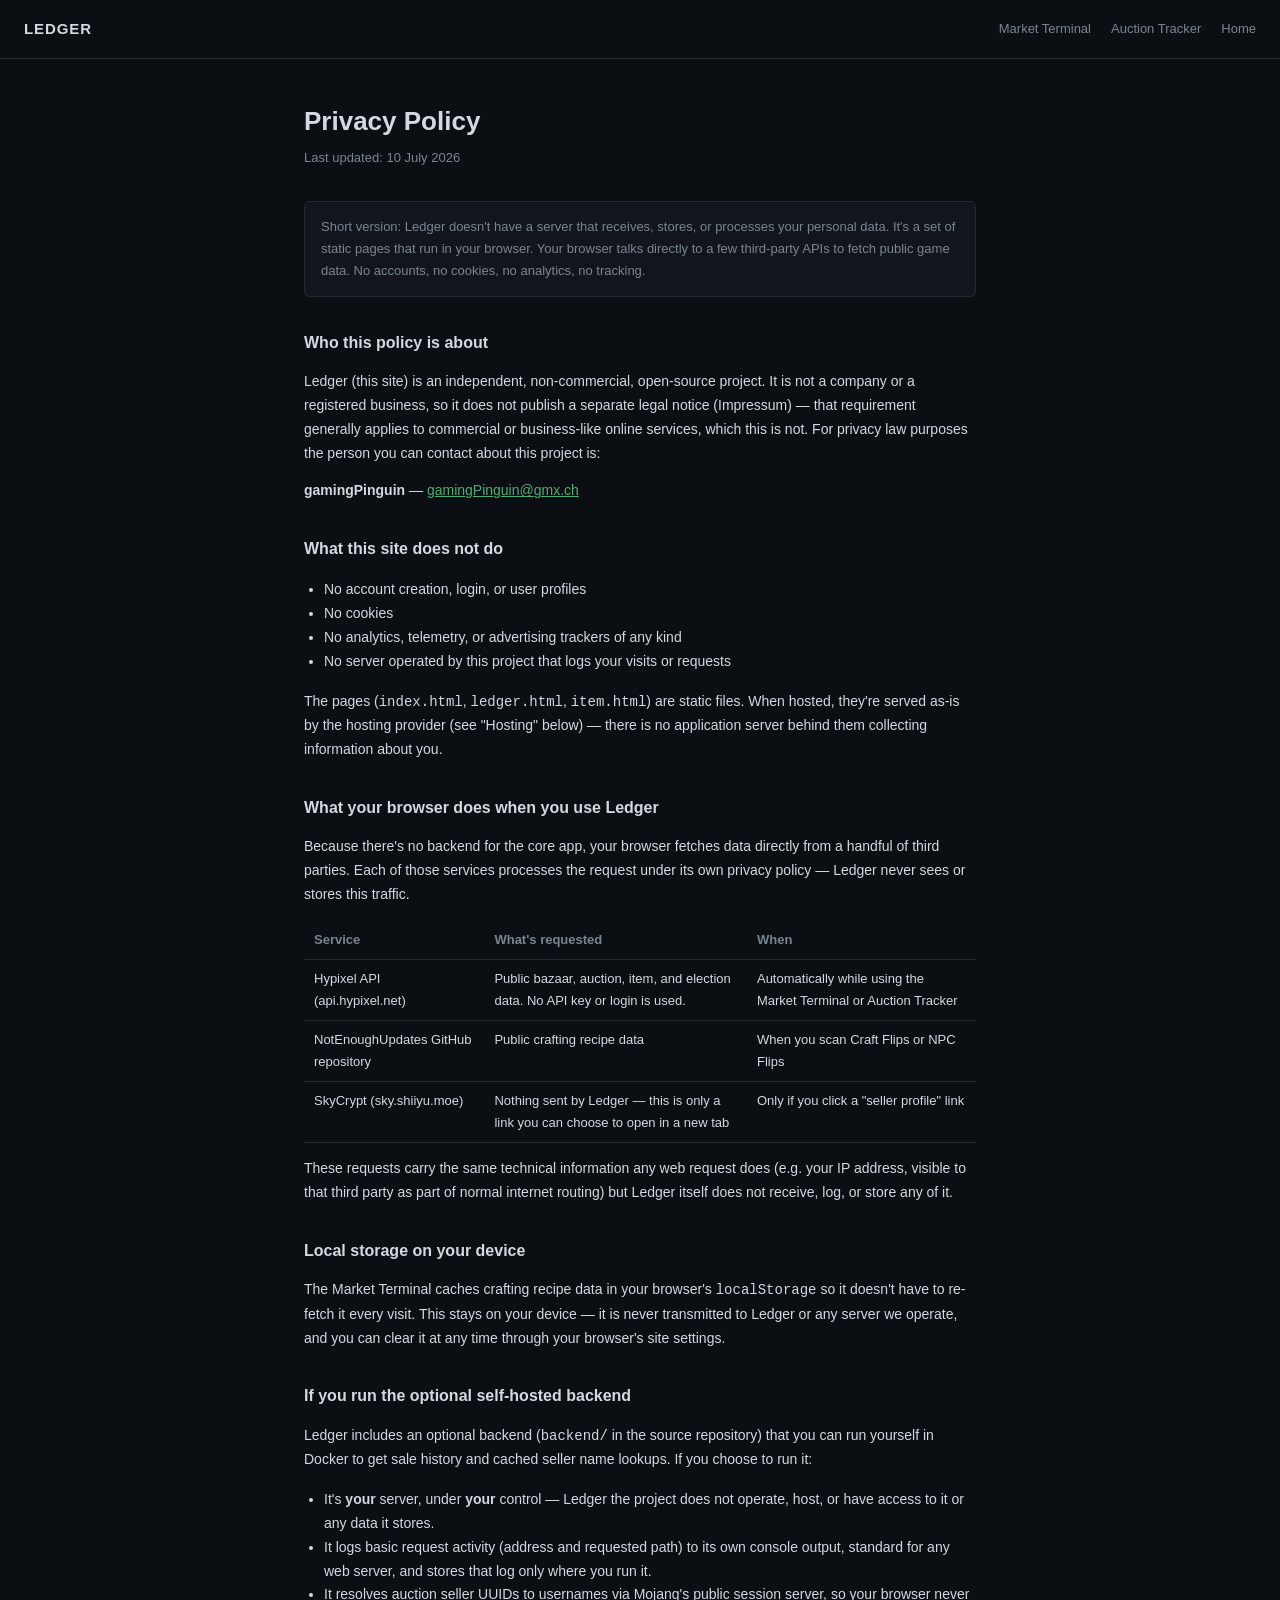
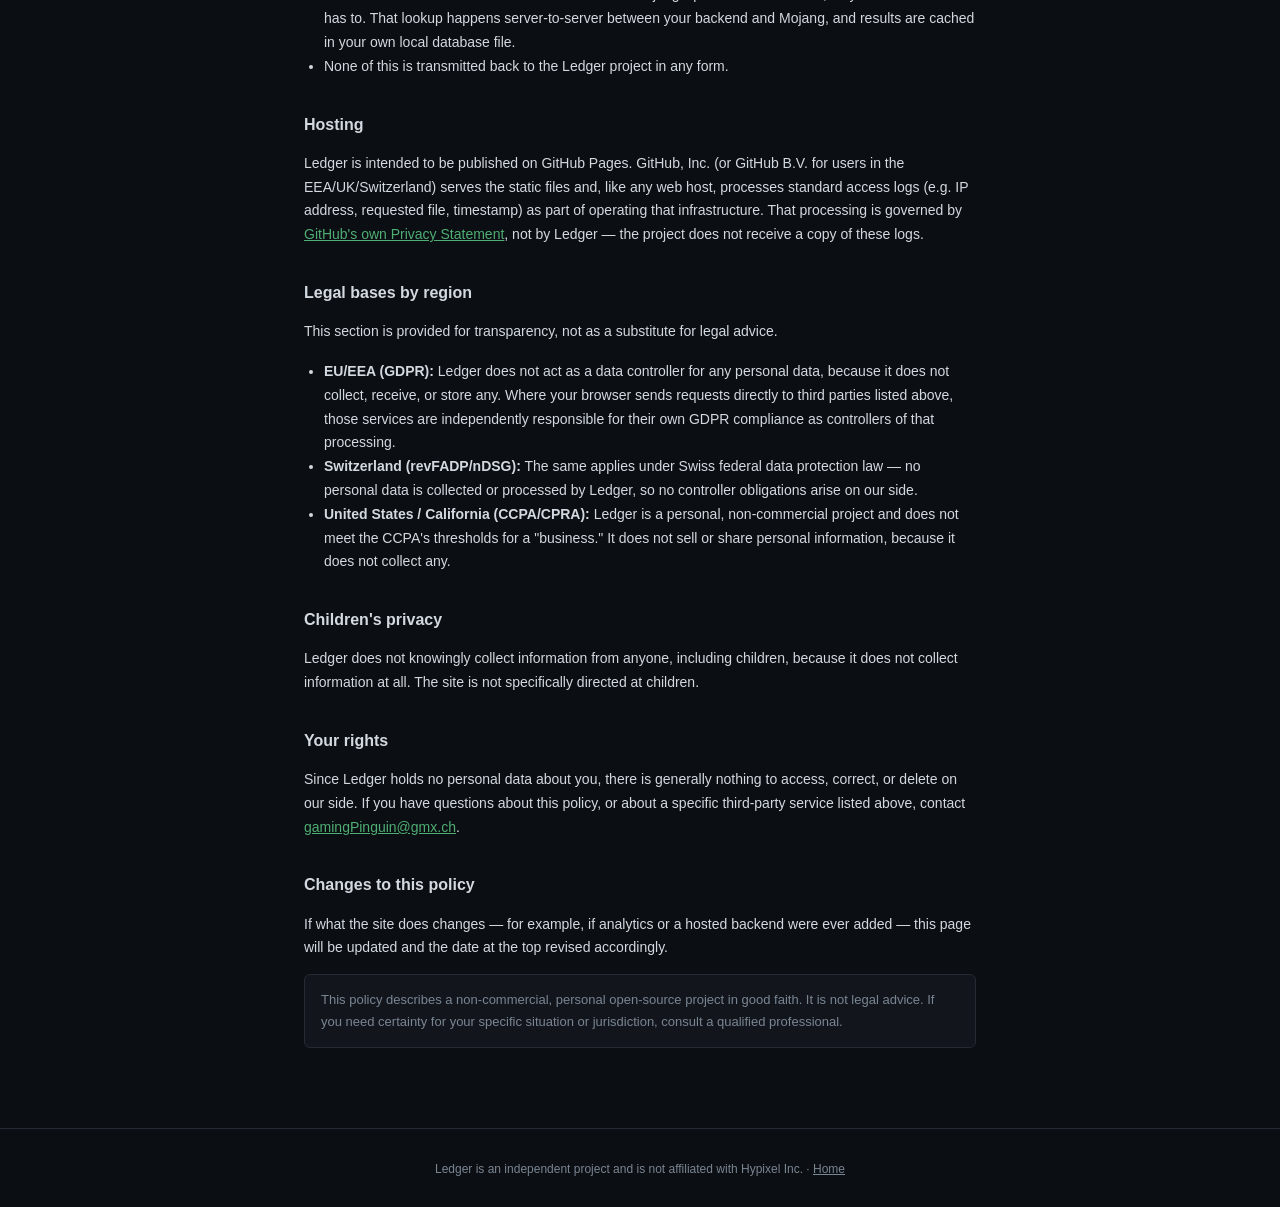
==== privacy.html @ 12a5205c "Add landing page, item auction tracker, and privacy policy item.html: a per-item auction tracker mod" ====
<!DOCTYPE html>
<html lang="en">
<head>
<meta charset="UTF-8">
<meta name="viewport" content="width=device-width, initial-scale=1">
<title>Ledger — Privacy Policy</title>
<style>
  :root{
    --bg:#0b0e12; --panel:#12161c; --border:#232a33; --text:#d3d9e0;
    --dim:#7a8592; --accent:#4fae74;
  }
  *{box-sizing:border-box}
  body{background:var(--bg);color:var(--text);margin:0;font-family:-apple-system,"Segoe UI",Helvetica,Arial,sans-serif;line-height:1.7}
  header{display:flex;align-items:center;gap:14px;padding:16px 24px;border-bottom:1px solid var(--border)}
  header h1{font-size:15px;margin:0;letter-spacing:.06em;font-weight:700}
  header h1 a{color:inherit;text-decoration:none}
  header nav{margin-left:auto;display:flex;gap:20px}
  header nav a{color:var(--dim);text-decoration:none;font-size:13px}
  header nav a:hover{color:var(--text)}
  main{max-width:720px;margin:0 auto;padding:40px 24px 80px}
  h2{font-size:26px;margin:0 0 4px}
  .updated{color:var(--dim);font-size:13px;margin:0 0 32px}
  h3{font-size:16px;margin:32px 0 10px}
  p, li{color:var(--text);font-size:14px}
  ul{padding-left:20px}
  .note{background:var(--panel);border:1px solid var(--border);border-radius:6px;padding:14px 16px;font-size:13px;color:var(--dim)}
  a{color:var(--accent)}
  table{width:100%;border-collapse:collapse;font-size:13px;margin:12px 0}
  th,td{text-align:left;padding:8px 10px;border-bottom:1px solid var(--border);vertical-align:top}
  th{color:var(--dim);font-weight:600}
  footer{text-align:center;color:var(--dim);font-size:12px;padding:30px 24px;border-top:1px solid var(--border)}
  footer a{color:var(--dim)}
</style>
</head>
<body>

<header>
  <h1><a href="index.html">LEDGER</a></h1>
  <nav>
    <a href="ledger.html">Market Terminal</a>
    <a href="item.html">Auction Tracker</a>
    <a href="index.html">Home</a>
  </nav>
</header>

<main>
  <h2>Privacy Policy</h2>
  <p class="updated">Last updated: 10 July 2026</p>

  <div class="note">
    Short version: Ledger doesn't have a server that receives, stores, or processes your personal data. It's a set of static pages that run in your browser. Your browser talks directly to a few third-party APIs to fetch public game data. No accounts, no cookies, no analytics, no tracking.
  </div>

  <h3>Who this policy is about</h3>
  <p>Ledger (this site) is an independent, non-commercial, open-source project. It is not a company or a registered business, so it does not publish a separate legal notice (Impressum) — that requirement generally applies to commercial or business-like online services, which this is not. For privacy law purposes the person you can contact about this project is:</p>
  <p><strong>gamingPinguin</strong> — <a href="mailto:gamingPinguin@gmx.ch">gamingPinguin@gmx.ch</a></p>

  <h3>What this site does not do</h3>
  <ul>
    <li>No account creation, login, or user profiles</li>
    <li>No cookies</li>
    <li>No analytics, telemetry, or advertising trackers of any kind</li>
    <li>No server operated by this project that logs your visits or requests</li>
  </ul>
  <p>The pages (<code>index.html</code>, <code>ledger.html</code>, <code>item.html</code>) are static files. When hosted, they're served as-is by the hosting provider (see "Hosting" below) — there is no application server behind them collecting information about you.</p>

  <h3>What your browser does when you use Ledger</h3>
  <p>Because there's no backend for the core app, your browser fetches data directly from a handful of third parties. Each of those services processes the request under its own privacy policy — Ledger never sees or stores this traffic.</p>
  <table>
    <thead><tr><th>Service</th><th>What's requested</th><th>When</th></tr></thead>
    <tbody>
      <tr><td>Hypixel API (api.hypixel.net)</td><td>Public bazaar, auction, item, and election data. No API key or login is used.</td><td>Automatically while using the Market Terminal or Auction Tracker</td></tr>
      <tr><td>NotEnoughUpdates GitHub repository</td><td>Public crafting recipe data</td><td>When you scan Craft Flips or NPC Flips</td></tr>
      <tr><td>SkyCrypt (sky.shiiyu.moe)</td><td>Nothing sent by Ledger — this is only a link you can choose to open in a new tab</td><td>Only if you click a "seller profile" link</td></tr>
    </tbody>
  </table>
  <p>These requests carry the same technical information any web request does (e.g. your IP address, visible to that third party as part of normal internet routing) but Ledger itself does not receive, log, or store any of it.</p>

  <h3>Local storage on your device</h3>
  <p>The Market Terminal caches crafting recipe data in your browser's <code>localStorage</code> so it doesn't have to re-fetch it every visit. This stays on your device — it is never transmitted to Ledger or any server we operate, and you can clear it at any time through your browser's site settings.</p>

  <h3>If you run the optional self-hosted backend</h3>
  <p>Ledger includes an optional backend (<code>backend/</code> in the source repository) that you can run yourself in Docker to get sale history and cached seller name lookups. If you choose to run it:</p>
  <ul>
    <li>It's <strong>your</strong> server, under <strong>your</strong> control — Ledger the project does not operate, host, or have access to it or any data it stores.</li>
    <li>It logs basic request activity (address and requested path) to its own console output, standard for any web server, and stores that log only where you run it.</li>
    <li>It resolves auction seller UUIDs to usernames via Mojang's public session server, so your browser never has to. That lookup happens server-to-server between your backend and Mojang, and results are cached in your own local database file.</li>
    <li>None of this is transmitted back to the Ledger project in any form.</li>
  </ul>

  <h3>Hosting</h3>
  <p>Ledger is intended to be published on GitHub Pages. GitHub, Inc. (or GitHub B.V. for users in the EEA/UK/Switzerland) serves the static files and, like any web host, processes standard access logs (e.g. IP address, requested file, timestamp) as part of operating that infrastructure. That processing is governed by <a href="https://docs.github.com/en/site-policy/privacy-policies/github-general-privacy-statement" target="_blank" rel="noopener">GitHub's own Privacy Statement</a>, not by Ledger — the project does not receive a copy of these logs.</p>

  <h3>Legal bases by region</h3>
  <p>This section is provided for transparency, not as a substitute for legal advice.</p>
  <ul>
    <li><strong>EU/EEA (GDPR):</strong> Ledger does not act as a data controller for any personal data, because it does not collect, receive, or store any. Where your browser sends requests directly to third parties listed above, those services are independently responsible for their own GDPR compliance as controllers of that processing.</li>
    <li><strong>Switzerland (revFADP/nDSG):</strong> The same applies under Swiss federal data protection law — no personal data is collected or processed by Ledger, so no controller obligations arise on our side.</li>
    <li><strong>United States / California (CCPA/CPRA):</strong> Ledger is a personal, non-commercial project and does not meet the CCPA's thresholds for a "business." It does not sell or share personal information, because it does not collect any.</li>
  </ul>

  <h3>Children's privacy</h3>
  <p>Ledger does not knowingly collect information from anyone, including children, because it does not collect information at all. The site is not specifically directed at children.</p>

  <h3>Your rights</h3>
  <p>Since Ledger holds no personal data about you, there is generally nothing to access, correct, or delete on our side. If you have questions about this policy, or about a specific third-party service listed above, contact <a href="mailto:gamingPinguin@gmx.ch">gamingPinguin@gmx.ch</a>.</p>

  <h3>Changes to this policy</h3>
  <p>If what the site does changes — for example, if analytics or a hosted backend were ever added — this page will be updated and the date at the top revised accordingly.</p>

  <div class="note">This policy describes a non-commercial, personal open-source project in good faith. It is not legal advice. If you need certainty for your specific situation or jurisdiction, consult a qualified professional.</div>
</main>

<footer>
  Ledger is an independent project and is not affiliated with Hypixel Inc. · <a href="index.html">Home</a>
</footer>

</body>
</html>
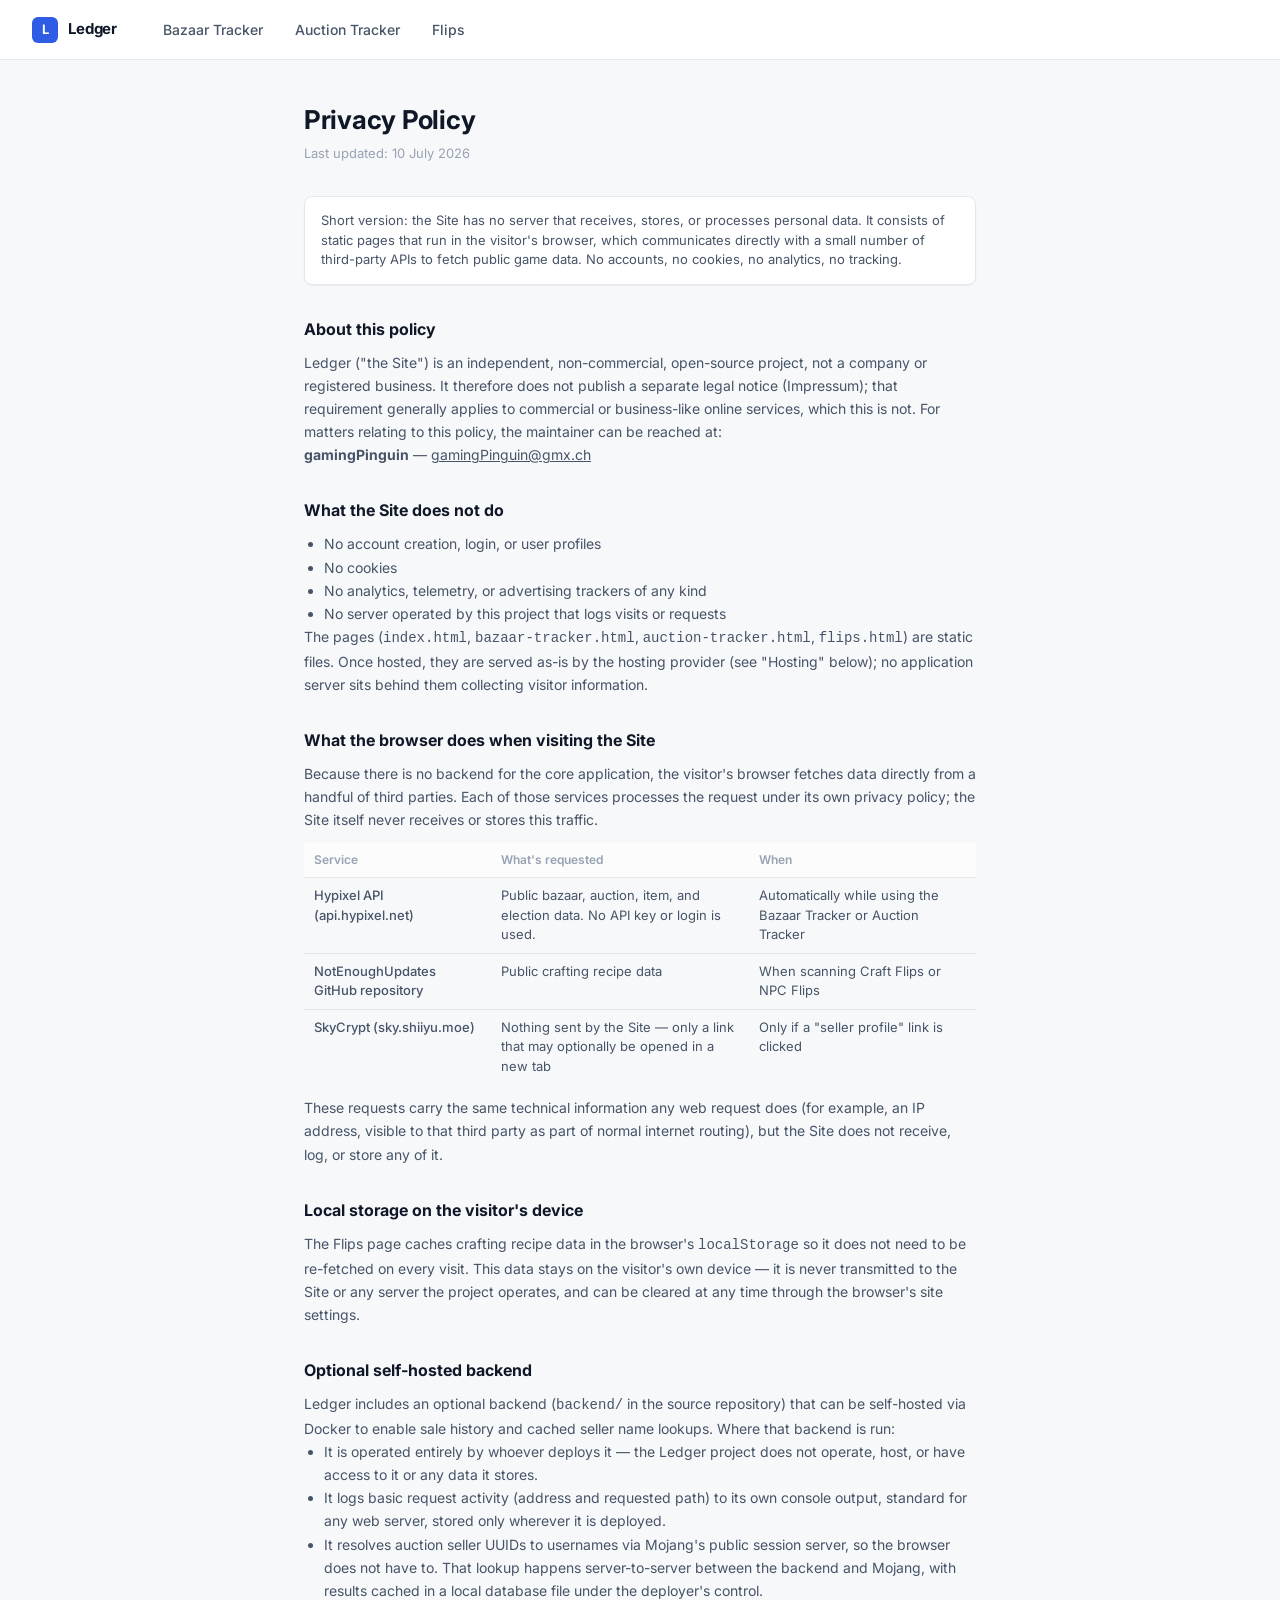
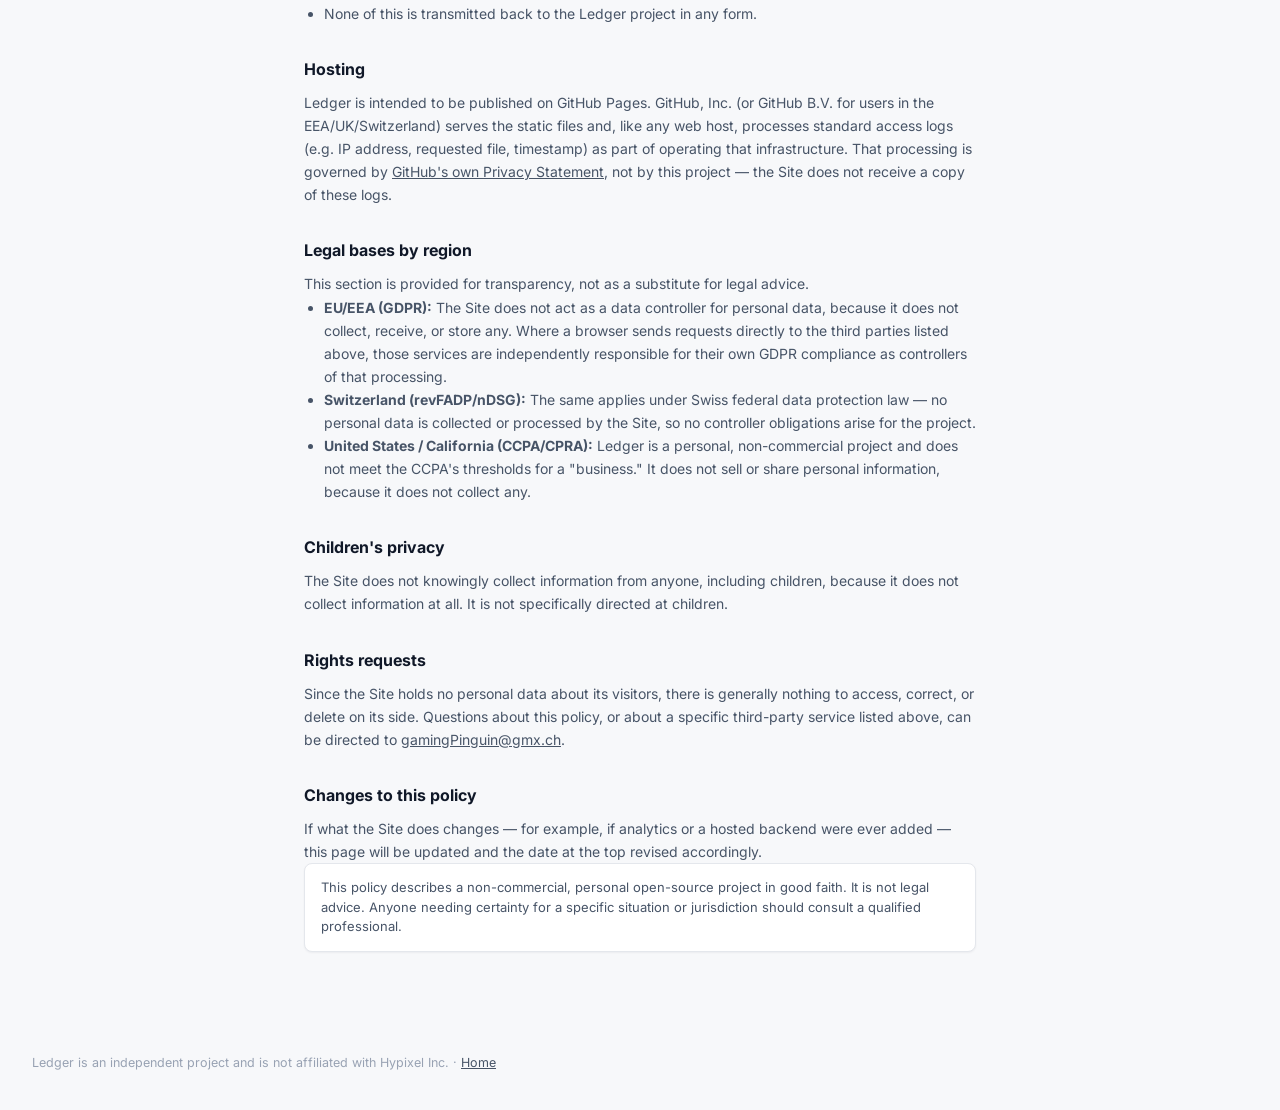
==== commit 804ad89a: "Rebuild as React: Bazaar Tracker, Auction Tracker + snipe scanner, Flips, landing Full frontend rewr" ====
--- a/privacy.html
+++ b/privacy.html
@@ -4,111 +4,100 @@
 <meta charset="UTF-8">
 <meta name="viewport" content="width=device-width, initial-scale=1">
 <title>Ledger — Privacy Policy</title>
+<link rel="preconnect" href="https://fonts.googleapis.com">
+<link rel="preconnect" href="https://fonts.gstatic.com" crossorigin>
+<link href="https://fonts.googleapis.com/css2?family=Inter:wght@400;500;600;700;800&display=swap" rel="stylesheet">
+<link rel="stylesheet" href="src/theme.css">
 <style>
-  :root{
-    --bg:#0b0e12; --panel:#12161c; --border:#232a33; --text:#d3d9e0;
-    --dim:#7a8592; --accent:#4fae74;
-  }
-  *{box-sizing:border-box}
-  body{background:var(--bg);color:var(--text);margin:0;font-family:-apple-system,"Segoe UI",Helvetica,Arial,sans-serif;line-height:1.7}
-  header{display:flex;align-items:center;gap:14px;padding:16px 24px;border-bottom:1px solid var(--border)}
-  header h1{font-size:15px;margin:0;letter-spacing:.06em;font-weight:700}
-  header h1 a{color:inherit;text-decoration:none}
-  header nav{margin-left:auto;display:flex;gap:20px}
-  header nav a{color:var(--dim);text-decoration:none;font-size:13px}
-  header nav a:hover{color:var(--text)}
   main{max-width:720px;margin:0 auto;padding:40px 24px 80px}
-  h2{font-size:26px;margin:0 0 4px}
-  .updated{color:var(--dim);font-size:13px;margin:0 0 32px}
-  h3{font-size:16px;margin:32px 0 10px}
-  p, li{color:var(--text);font-size:14px}
-  ul{padding-left:20px}
-  .note{background:var(--panel);border:1px solid var(--border);border-radius:6px;padding:14px 16px;font-size:13px;color:var(--dim)}
-  a{color:var(--accent)}
-  table{width:100%;border-collapse:collapse;font-size:13px;margin:12px 0}
-  th,td{text-align:left;padding:8px 10px;border-bottom:1px solid var(--border);vertical-align:top}
-  th{color:var(--dim);font-weight:600}
-  footer{text-align:center;color:var(--dim);font-size:12px;padding:30px 24px;border-top:1px solid var(--border)}
-  footer a{color:var(--dim)}
+  main h2{font-size:26px;margin:0 0 4px;letter-spacing:-.01em}
+  .updated{color:var(--text-3);font-size:13px;margin:0 0 32px}
+  main h3{font-size:16px;margin:32px 0 10px}
+  main p, main li{color:var(--text-2);font-size:14px;line-height:1.65}
+  main ul{padding-left:20px}
+  .note{background:var(--surface);border:1px solid var(--border);border-radius:var(--radius);box-shadow:var(--shadow);padding:14px 16px;font-size:13px;color:var(--text-2)}
+  main table{width:100%;border-collapse:collapse;font-size:13px;margin:12px 0}
+  main th,main td{text-align:left;padding:8px 10px;border-bottom:1px solid var(--border);vertical-align:top;color:var(--text-2);white-space:normal}
+  main th{color:var(--text-3);font-weight:600}
 </style>
 </head>
 <body>
 
-<header>
-  <h1><a href="index.html">LEDGER</a></h1>
-  <nav>
-    <a href="ledger.html">Market Terminal</a>
-    <a href="item.html">Auction Tracker</a>
-    <a href="index.html">Home</a>
-  </nav>
-</header>
+<nav class="navbar">
+  <a class="brand" href="index.html"><span class="mark">L</span>Ledger</a>
+  <div class="nav-tabs" role="tablist">
+    <a class="tab" href="bazaar-tracker.html">Bazaar Tracker</a>
+    <a class="tab" href="auction-tracker.html">Auction Tracker</a>
+    <a class="tab" href="flips.html">Flips</a>
+  </div>
+</nav>
 
 <main>
   <h2>Privacy Policy</h2>
   <p class="updated">Last updated: 10 July 2026</p>
 
   <div class="note">
-    Short version: Ledger doesn't have a server that receives, stores, or processes your personal data. It's a set of static pages that run in your browser. Your browser talks directly to a few third-party APIs to fetch public game data. No accounts, no cookies, no analytics, no tracking.
+    Short version: the Site has no server that receives, stores, or processes personal data. It consists of static pages that run in the visitor's browser, which communicates directly with a small number of third-party APIs to fetch public game data. No accounts, no cookies, no analytics, no tracking.
   </div>
 
-  <h3>Who this policy is about</h3>
-  <p>Ledger (this site) is an independent, non-commercial, open-source project. It is not a company or a registered business, so it does not publish a separate legal notice (Impressum) — that requirement generally applies to commercial or business-like online services, which this is not. For privacy law purposes the person you can contact about this project is:</p>
+  <h3>About this policy</h3>
+  <p>Ledger ("the Site") is an independent, non-commercial, open-source project, not a company or registered business. It therefore does not publish a separate legal notice (Impressum); that requirement generally applies to commercial or business-like online services, which this is not. For matters relating to this policy, the maintainer can be reached at:</p>
   <p><strong>gamingPinguin</strong> — <a href="mailto:gamingPinguin@gmx.ch">gamingPinguin@gmx.ch</a></p>
 
-  <h3>What this site does not do</h3>
+  <h3>What the Site does not do</h3>
   <ul>
     <li>No account creation, login, or user profiles</li>
     <li>No cookies</li>
     <li>No analytics, telemetry, or advertising trackers of any kind</li>
-    <li>No server operated by this project that logs your visits or requests</li>
+    <li>No server operated by this project that logs visits or requests</li>
   </ul>
-  <p>The pages (<code>index.html</code>, <code>ledger.html</code>, <code>item.html</code>) are static files. When hosted, they're served as-is by the hosting provider (see "Hosting" below) — there is no application server behind them collecting information about you.</p>
+  <p>The pages (<code>index.html</code>, <code>bazaar-tracker.html</code>, <code>auction-tracker.html</code>, <code>flips.html</code>) are static files. Once hosted, they are served as-is by the hosting provider (see "Hosting" below); no application server sits behind them collecting visitor information.</p>
 
-  <h3>What your browser does when you use Ledger</h3>
-  <p>Because there's no backend for the core app, your browser fetches data directly from a handful of third parties. Each of those services processes the request under its own privacy policy — Ledger never sees or stores this traffic.</p>
+  <h3>What the browser does when visiting the Site</h3>
+  <p>Because there is no backend for the core application, the visitor's browser fetches data directly from a handful of third parties. Each of those services processes the request under its own privacy policy; the Site itself never receives or stores this traffic.</p>
   <table>
     <thead><tr><th>Service</th><th>What's requested</th><th>When</th></tr></thead>
     <tbody>
-      <tr><td>Hypixel API (api.hypixel.net)</td><td>Public bazaar, auction, item, and election data. No API key or login is used.</td><td>Automatically while using the Market Terminal or Auction Tracker</td></tr>
-      <tr><td>NotEnoughUpdates GitHub repository</td><td>Public crafting recipe data</td><td>When you scan Craft Flips or NPC Flips</td></tr>
-      <tr><td>SkyCrypt (sky.shiiyu.moe)</td><td>Nothing sent by Ledger — this is only a link you can choose to open in a new tab</td><td>Only if you click a "seller profile" link</td></tr>
+      <tr><td>Hypixel API (api.hypixel.net)</td><td>Public bazaar, auction, item, and election data. No API key or login is used.</td><td>Automatically while using the Bazaar Tracker or Auction Tracker</td></tr>
+      <tr><td>NotEnoughUpdates GitHub repository</td><td>Public crafting recipe data</td><td>When scanning Craft Flips or NPC Flips</td></tr>
+      <tr><td>SkyCrypt (sky.shiiyu.moe)</td><td>Nothing sent by the Site — only a link that may optionally be opened in a new tab</td><td>Only if a "seller profile" link is clicked</td></tr>
     </tbody>
   </table>
-  <p>These requests carry the same technical information any web request does (e.g. your IP address, visible to that third party as part of normal internet routing) but Ledger itself does not receive, log, or store any of it.</p>
+  <p>These requests carry the same technical information any web request does (for example, an IP address, visible to that third party as part of normal internet routing), but the Site does not receive, log, or store any of it.</p>
 
-  <h3>Local storage on your device</h3>
-  <p>The Market Terminal caches crafting recipe data in your browser's <code>localStorage</code> so it doesn't have to re-fetch it every visit. This stays on your device — it is never transmitted to Ledger or any server we operate, and you can clear it at any time through your browser's site settings.</p>
+  <h3>Local storage on the visitor's device</h3>
+  <p>The Flips page caches crafting recipe data in the browser's <code>localStorage</code> so it does not need to be re-fetched on every visit. This data stays on the visitor's own device — it is never transmitted to the Site or any server the project operates, and can be cleared at any time through the browser's site settings.</p>
 
-  <h3>If you run the optional self-hosted backend</h3>
-  <p>Ledger includes an optional backend (<code>backend/</code> in the source repository) that you can run yourself in Docker to get sale history and cached seller name lookups. If you choose to run it:</p>
+  <h3>Optional self-hosted backend</h3>
+  <p>Ledger includes an optional backend (<code>backend/</code> in the source repository) that can be self-hosted via Docker to enable sale history and cached seller name lookups. Where that backend is run:</p>
   <ul>
-    <li>It's <strong>your</strong> server, under <strong>your</strong> control — Ledger the project does not operate, host, or have access to it or any data it stores.</li>
-    <li>It logs basic request activity (address and requested path) to its own console output, standard for any web server, and stores that log only where you run it.</li>
-    <li>It resolves auction seller UUIDs to usernames via Mojang's public session server, so your browser never has to. That lookup happens server-to-server between your backend and Mojang, and results are cached in your own local database file.</li>
+    <li>It is operated entirely by whoever deploys it — the Ledger project does not operate, host, or have access to it or any data it stores.</li>
+    <li>It logs basic request activity (address and requested path) to its own console output, standard for any web server, stored only wherever it is deployed.</li>
+    <li>It resolves auction seller UUIDs to usernames via Mojang's public session server, so the browser does not have to. That lookup happens server-to-server between the backend and Mojang, with results cached in a local database file under the deployer's control.</li>
     <li>None of this is transmitted back to the Ledger project in any form.</li>
   </ul>
 
   <h3>Hosting</h3>
-  <p>Ledger is intended to be published on GitHub Pages. GitHub, Inc. (or GitHub B.V. for users in the EEA/UK/Switzerland) serves the static files and, like any web host, processes standard access logs (e.g. IP address, requested file, timestamp) as part of operating that infrastructure. That processing is governed by <a href="https://docs.github.com/en/site-policy/privacy-policies/github-general-privacy-statement" target="_blank" rel="noopener">GitHub's own Privacy Statement</a>, not by Ledger — the project does not receive a copy of these logs.</p>
+  <p>Ledger is intended to be published on GitHub Pages. GitHub, Inc. (or GitHub B.V. for users in the EEA/UK/Switzerland) serves the static files and, like any web host, processes standard access logs (e.g. IP address, requested file, timestamp) as part of operating that infrastructure. That processing is governed by <a href="https://docs.github.com/en/site-policy/privacy-policies/github-general-privacy-statement" target="_blank" rel="noopener">GitHub's own Privacy Statement</a>, not by this project — the Site does not receive a copy of these logs.</p>
 
   <h3>Legal bases by region</h3>
   <p>This section is provided for transparency, not as a substitute for legal advice.</p>
   <ul>
-    <li><strong>EU/EEA (GDPR):</strong> Ledger does not act as a data controller for any personal data, because it does not collect, receive, or store any. Where your browser sends requests directly to third parties listed above, those services are independently responsible for their own GDPR compliance as controllers of that processing.</li>
-    <li><strong>Switzerland (revFADP/nDSG):</strong> The same applies under Swiss federal data protection law — no personal data is collected or processed by Ledger, so no controller obligations arise on our side.</li>
+    <li><strong>EU/EEA (GDPR):</strong> The Site does not act as a data controller for personal data, because it does not collect, receive, or store any. Where a browser sends requests directly to the third parties listed above, those services are independently responsible for their own GDPR compliance as controllers of that processing.</li>
+    <li><strong>Switzerland (revFADP/nDSG):</strong> The same applies under Swiss federal data protection law — no personal data is collected or processed by the Site, so no controller obligations arise for the project.</li>
     <li><strong>United States / California (CCPA/CPRA):</strong> Ledger is a personal, non-commercial project and does not meet the CCPA's thresholds for a "business." It does not sell or share personal information, because it does not collect any.</li>
   </ul>
 
   <h3>Children's privacy</h3>
-  <p>Ledger does not knowingly collect information from anyone, including children, because it does not collect information at all. The site is not specifically directed at children.</p>
+  <p>The Site does not knowingly collect information from anyone, including children, because it does not collect information at all. It is not specifically directed at children.</p>
 
-  <h3>Your rights</h3>
-  <p>Since Ledger holds no personal data about you, there is generally nothing to access, correct, or delete on our side. If you have questions about this policy, or about a specific third-party service listed above, contact <a href="mailto:gamingPinguin@gmx.ch">gamingPinguin@gmx.ch</a>.</p>
+  <h3>Rights requests</h3>
+  <p>Since the Site holds no personal data about its visitors, there is generally nothing to access, correct, or delete on its side. Questions about this policy, or about a specific third-party service listed above, can be directed to <a href="mailto:gamingPinguin@gmx.ch">gamingPinguin@gmx.ch</a>.</p>
 
   <h3>Changes to this policy</h3>
-  <p>If what the site does changes — for example, if analytics or a hosted backend were ever added — this page will be updated and the date at the top revised accordingly.</p>
+  <p>If what the Site does changes — for example, if analytics or a hosted backend were ever added — this page will be updated and the date at the top revised accordingly.</p>
 
-  <div class="note">This policy describes a non-commercial, personal open-source project in good faith. It is not legal advice. If you need certainty for your specific situation or jurisdiction, consult a qualified professional.</div>
+  <div class="note">This policy describes a non-commercial, personal open-source project in good faith. It is not legal advice. Anyone needing certainty for a specific situation or jurisdiction should consult a qualified professional.</div>
 </main>
 
 <footer>
--- a/src/theme.css
+++ b/src/theme.css
@@ -0,0 +1,265 @@
+/* Shared theme across all pages. Palette and component classes adapted from
+   ref.html (the sniper reference), extended with landing/hero/chart styles. */
+:root{
+  --bg:#f7f8fa;
+  --surface:#ffffff;
+  --border:#e4e7ec;
+  --border-strong:#d0d5dd;
+  --text:#101828;
+  --text-2:#475467;
+  --text-3:#98a2b3;
+  --brand:#2f5ce5;
+  --brand-soft:#eef2ff;
+  --brand-dark:#1d2b53;
+  --up:#067647;
+  --up-soft:#ecfdf3;
+  --down:#b42318;
+  --down-soft:#fef3f2;
+  --radius:8px;
+  --shadow:0 1px 2px rgba(16,24,40,.05);
+}
+*{box-sizing:border-box;margin:0;padding:0}
+body{
+  font-family:'Inter',-apple-system,"Segoe UI",sans-serif;
+  background:var(--bg);color:var(--text);
+  font-size:14px;line-height:1.5;
+  -webkit-font-smoothing:antialiased;
+}
+a{color:inherit}
+.num{font-variant-numeric:tabular-nums;font-feature-settings:"tnum"}
+::selection{background:var(--brand-soft)}
+
+/* ---------- top nav ---------- */
+.navbar{
+  background:var(--surface);border-bottom:1px solid var(--border);
+  display:flex;align-items:center;gap:32px;
+  padding:0 32px;height:60px;
+  position:sticky;top:0;z-index:10;
+}
+.brand{display:flex;align-items:center;gap:10px;font-weight:700;font-size:15px;letter-spacing:-.01em;text-decoration:none;color:var(--text);cursor:pointer;border:none;background:none;font-family:inherit}
+.brand .mark{
+  width:26px;height:26px;border-radius:6px;background:var(--brand);
+  display:grid;place-items:center;color:#fff;font-size:13px;font-weight:700;
+}
+.nav-tabs{display:flex;gap:4px;height:100%}
+.tab{
+  border:none;background:none;cursor:pointer;
+  font-family:inherit;font-size:14px;font-weight:500;color:var(--text-2);
+  padding:0 14px;height:100%;position:relative;text-decoration:none;display:flex;align-items:center;
+}
+.tab:hover{color:var(--text)}
+.tab.active{color:var(--text);font-weight:600}
+.tab.active::after{
+  content:"";position:absolute;left:10px;right:10px;bottom:-1px;height:2px;
+  background:var(--brand);border-radius:2px 2px 0 0;
+}
+.nav-right{margin-left:auto;display:flex;align-items:center;gap:16px;font-size:13px;color:var(--text-2)}
+.live-dot{width:8px;height:8px;border-radius:50%;background:#12b76a;display:inline-block;margin-right:7px;box-shadow:0 0 0 3px #ecfdf3}
+.live-dot.err{background:var(--down);box-shadow:0 0 0 3px var(--down-soft)}
+
+/* ---------- page ---------- */
+.page{max-width:1280px;margin:0 auto;padding:28px 32px 64px}
+.page-head{display:flex;align-items:flex-start;gap:16px;margin-bottom:20px;flex-wrap:wrap}
+.page-head h1{font-size:20px;font-weight:700;letter-spacing:-.02em}
+.page-head p{color:var(--text-2);font-size:13.5px;margin-top:3px;max-width:720px}
+.page-head .actions{margin-left:auto;display:flex;gap:10px;flex-shrink:0}
+
+/* ---------- stat cards ---------- */
+.stats{display:grid;grid-template-columns:repeat(auto-fit,minmax(210px,1fr));gap:14px;margin-bottom:22px}
+.stat{
+  background:var(--surface);border:1px solid var(--border);border-radius:var(--radius);
+  padding:16px 18px;box-shadow:var(--shadow);
+}
+.stat .label{font-size:12px;font-weight:500;color:var(--text-3);text-transform:uppercase;letter-spacing:.05em}
+.stat .value{font-size:22px;font-weight:700;letter-spacing:-.02em;margin-top:6px}
+.stat .sub{font-size:12.5px;color:var(--text-2);margin-top:2px}
+.stat .sub.up{color:var(--up)}
+.stat .sub.down{color:var(--down)}
+
+/* ---------- controls ---------- */
+.controls{display:flex;align-items:center;gap:10px;margin-bottom:14px;flex-wrap:wrap}
+.search-wrap{position:relative}
+.search-wrap svg{position:absolute;left:11px;top:50%;transform:translateY(-50%);color:var(--text-3)}
+input[type=text]{
+  font-family:inherit;font-size:14px;color:var(--text);
+  background:var(--surface);border:1px solid var(--border-strong);border-radius:var(--radius);
+  padding:8px 12px 8px 34px;width:280px;outline:none;box-shadow:var(--shadow);
+}
+input[type=text]:focus{border-color:var(--brand);box-shadow:0 0 0 3px var(--brand-soft)}
+input::placeholder{color:var(--text-3)}
+select{
+  font-family:inherit;font-size:13.5px;color:var(--text);
+  background:var(--surface);border:1px solid var(--border-strong);border-radius:var(--radius);
+  padding:8px 10px;outline:none;box-shadow:var(--shadow);cursor:pointer;
+}
+select:focus{border-color:var(--brand);box-shadow:0 0 0 3px var(--brand-soft)}
+.btn{
+  font-family:inherit;font-size:13.5px;font-weight:600;
+  border-radius:var(--radius);padding:8px 14px;cursor:pointer;box-shadow:var(--shadow);
+  border:1px solid var(--border-strong);background:var(--surface);color:var(--text);
+  text-decoration:none;display:inline-block;line-height:1.3;
+}
+.btn:hover{background:#f9fafb}
+.btn.primary{background:var(--brand);border-color:var(--brand);color:#fff}
+.btn.primary:hover{background:#254bc4}
+.btn:disabled{opacity:.5;cursor:default}
+.controls .meta{margin-left:auto;font-size:12.5px;color:var(--text-3)}
+:is(.btn,input,select,.tab,th):focus-visible{outline:2px solid var(--brand);outline-offset:2px}
+.progress{height:4px;border-radius:2px;background:var(--border);overflow:hidden;width:160px}
+.progress>div{height:100%;background:var(--brand);width:0%;transition:width .25s}
+
+/* ---------- table card ---------- */
+.card{
+  background:var(--surface);border:1px solid var(--border);border-radius:var(--radius);
+  box-shadow:var(--shadow);overflow:auto;
+}
+table{width:100%;border-collapse:collapse;font-size:13.5px}
+thead th{
+  font-size:12px;font-weight:600;color:var(--text-2);
+  text-align:right;padding:10px 16px;white-space:nowrap;
+  border-bottom:1px solid var(--border);cursor:pointer;user-select:none;
+  background:#fcfcfd;position:sticky;top:0;z-index:1;
+}
+thead th:first-child{text-align:left}
+thead th:hover{color:var(--text)}
+thead th .arrow{color:var(--brand);font-size:9px;margin-left:4px}
+tbody td{
+  padding:10px 16px;text-align:right;white-space:nowrap;
+  border-bottom:1px solid var(--border);color:var(--text);
+}
+tbody td:first-child{text-align:left;font-weight:500}
+tbody tr:last-child td{border-bottom:none}
+tbody tr:hover{background:#f9fafb}
+tr.clickable{cursor:pointer}
+.chip{
+  display:inline-block;font-size:12px;font-weight:600;
+  padding:2px 8px;border-radius:99px;
+}
+.chip.up{color:var(--up);background:var(--up-soft)}
+.chip.down{color:var(--down);background:var(--down-soft)}
+.chip.neutral{color:var(--text-2);background:#f2f4f7}
+.tier-badge{
+  display:inline-block;font-size:11px;font-weight:600;padding:2px 8px;border-radius:5px;
+  margin-right:8px;text-transform:capitalize;
+}
+.empty{padding:64px 24px;text-align:center;color:var(--text-3);font-size:14px}
+.empty .btn{margin-top:14px}
+.table-foot{padding:12px 16px;font-size:12.5px;color:var(--text-3);border-top:1px solid var(--border)}
+
+/* ---------- search dropdown (bazaar/auction tracker item search) ---------- */
+.search-dropdown{position:relative}
+.search-results{
+  position:absolute;top:calc(100% + 4px);left:0;right:0;
+  background:var(--surface);border:1px solid var(--border);border-radius:var(--radius);
+  box-shadow:0 8px 24px rgba(16,24,40,.12);max-height:340px;overflow-y:auto;z-index:20;
+}
+.search-result-row{display:flex;justify-content:space-between;padding:9px 14px;cursor:pointer;font-size:13.5px}
+.search-result-row:hover{background:#f9fafb}
+.search-result-row .id{color:var(--text-3);font-size:11.5px}
+
+/* ---------- chart ---------- */
+.chart-card{background:var(--surface);border:1px solid var(--border);border-radius:var(--radius);box-shadow:var(--shadow);padding:16px}
+.chart-tabs{display:flex;gap:4px;margin-bottom:10px}
+.chart-tabs button{
+  border:none;background:none;font-family:inherit;font-size:12.5px;font-weight:600;color:var(--text-3);
+  padding:5px 11px;border-radius:99px;cursor:pointer;
+}
+.chart-tabs button.active{background:var(--brand-soft);color:var(--brand)}
+.chart-legend{display:flex;gap:16px;margin-top:8px;font-size:12px;color:var(--text-2)}
+.chart-legend span{display:inline-flex;align-items:center;gap:5px}
+.chart-legend i{width:9px;height:9px;border-radius:50%;display:inline-block}
+
+/* ---------- modal ---------- */
+.modal-overlay{
+  position:fixed;inset:0;background:rgba(16,24,40,.55);
+  display:none;align-items:flex-start;justify-content:center;
+  z-index:100;padding:48px 20px;overflow-y:auto;
+  backdrop-filter:blur(2px);
+}
+.modal-overlay.open{display:flex}
+.modal-panel{
+  background:var(--surface);border-radius:12px;
+  box-shadow:0 20px 48px rgba(16,24,40,.24);
+  width:100%;max-width:520px;
+  animation:modal-in .16s ease-out;
+}
+@keyframes modal-in{from{opacity:0;transform:translateY(8px) scale(.99)}to{opacity:1;transform:none}}
+@media (prefers-reduced-motion:reduce){.modal-panel{animation:none}}
+.modal-head{display:flex;align-items:flex-start;gap:16px;padding:22px 22px 0}
+.modal-head h2{font-size:18px;font-weight:700;letter-spacing:-.02em;margin-top:8px}
+.modal-attrs{font-size:12.5px;color:var(--text-2);margin-top:5px;line-height:1.5}
+.modal-x{
+  margin-left:auto;background:none;border:none;font-size:16px;color:var(--text-3);
+  cursor:pointer;padding:4px 8px;border-radius:6px;line-height:1;
+}
+.modal-x:hover{background:#f2f4f7;color:var(--text)}
+.modal-grid{
+  display:grid;grid-template-columns:repeat(4,1fr);gap:1px;
+  background:var(--border);border-top:1px solid var(--border);border-bottom:1px solid var(--border);
+  margin:20px 0 0;
+}
+.modal-metric{background:var(--surface);padding:12px 14px}
+.modal-metric span{display:block;font-size:11px;color:var(--text-3);text-transform:uppercase;letter-spacing:.04em}
+.modal-metric b{display:block;font-size:16px;font-weight:700;margin-top:4px;font-variant-numeric:tabular-nums}
+.modal-section{padding:18px 22px 0}
+.modal-label{font-size:12px;font-weight:600;color:var(--text-2);text-transform:uppercase;letter-spacing:.05em;margin-bottom:8px}
+.lore-box{
+  background:#0f0f17;border-radius:8px;padding:14px 16px;
+  font-family:'Inter',sans-serif;font-size:13px;line-height:1.55;
+  white-space:normal;
+}
+.listings-table{width:100%;border-collapse:collapse;font-size:13px}
+.listings-table td{padding:6px 4px;border-bottom:1px solid var(--border);font-variant-numeric:tabular-nums}
+.listings-table tr:last-child td{border-bottom:none}
+.seller-link{
+  font-family:'Inter',sans-serif;font-size:12px;color:var(--brand);
+  text-decoration:none;font-variant-numeric:normal;
+}
+.seller-link:hover{text-decoration:underline}
+.modal-warn{
+  margin:18px 22px 22px;padding:11px 13px;border-radius:8px;
+  background:#fffaeb;border:1px solid #fedf89;color:#93370d;
+  font-size:12px;line-height:1.6;
+}
+
+/* ---------- landing ---------- */
+.hero{
+  background:linear-gradient(135deg,var(--brand-dark) 0%,#101828 100%);
+  color:#fff;padding:88px 32px 64px;text-align:center;position:relative;overflow:hidden;
+}
+.hero h1{font-size:40px;font-weight:800;letter-spacing:-.02em;max-width:760px;margin:0 auto 16px}
+.hero p{color:#c3cbe0;font-size:16px;max-width:560px;margin:0 auto 32px;line-height:1.6}
+.hero .cta-row{display:flex;gap:12px;justify-content:center;flex-wrap:wrap}
+.hero .btn{padding:11px 22px;font-size:14px}
+.hero .btn.primary{box-shadow:0 4px 14px rgba(47,92,229,.4)}
+.trust-row{
+  max-width:900px;margin:-28px auto 0;background:var(--surface);border-radius:12px;
+  box-shadow:0 12px 32px rgba(16,24,40,.12);padding:20px 28px;
+  display:flex;justify-content:space-around;flex-wrap:wrap;gap:16px;position:relative;z-index:2;
+}
+.trust-row .item{display:flex;align-items:center;gap:8px;font-size:13.5px;color:var(--text-2)}
+.trust-row .item .n{color:var(--up)}
+.section{max-width:1100px;margin:0 auto;padding:64px 32px}
+.section h2{font-size:24px;font-weight:700;letter-spacing:-.01em;margin-bottom:8px}
+.section .lead{color:var(--text-2);font-size:14px;margin-bottom:28px;max-width:640px}
+.feature-grid{display:grid;grid-template-columns:repeat(auto-fit,minmax(260px,1fr));gap:18px}
+.feature-card{background:var(--surface);border:1px solid var(--border);border-radius:var(--radius);padding:22px;box-shadow:var(--shadow)}
+.feature-card .icon{width:36px;height:36px;border-radius:8px;background:var(--brand-soft);color:var(--brand);display:grid;place-items:center;font-size:16px;margin-bottom:12px}
+.feature-card h3{font-size:15px;margin-bottom:6px}
+.feature-card p{color:var(--text-2);font-size:13px;line-height:1.55}
+.section.dark{background:var(--brand-dark);color:#fff}
+.section.dark .lead{color:#c3cbe0}
+
+footer{
+  max-width:1280px;margin:0 auto;padding:20px 32px 40px;
+  font-size:12.5px;color:var(--text-3);line-height:1.7;
+}
+footer a{color:var(--text-2)}
+
+@media (max-width:760px){
+  .navbar{padding:0 16px;gap:14px;overflow-x:auto}
+  .page{padding:20px 16px 48px}
+  input[type=text]{width:100%}
+  .search-wrap{width:100%}
+  .hero h1{font-size:28px}
+}
